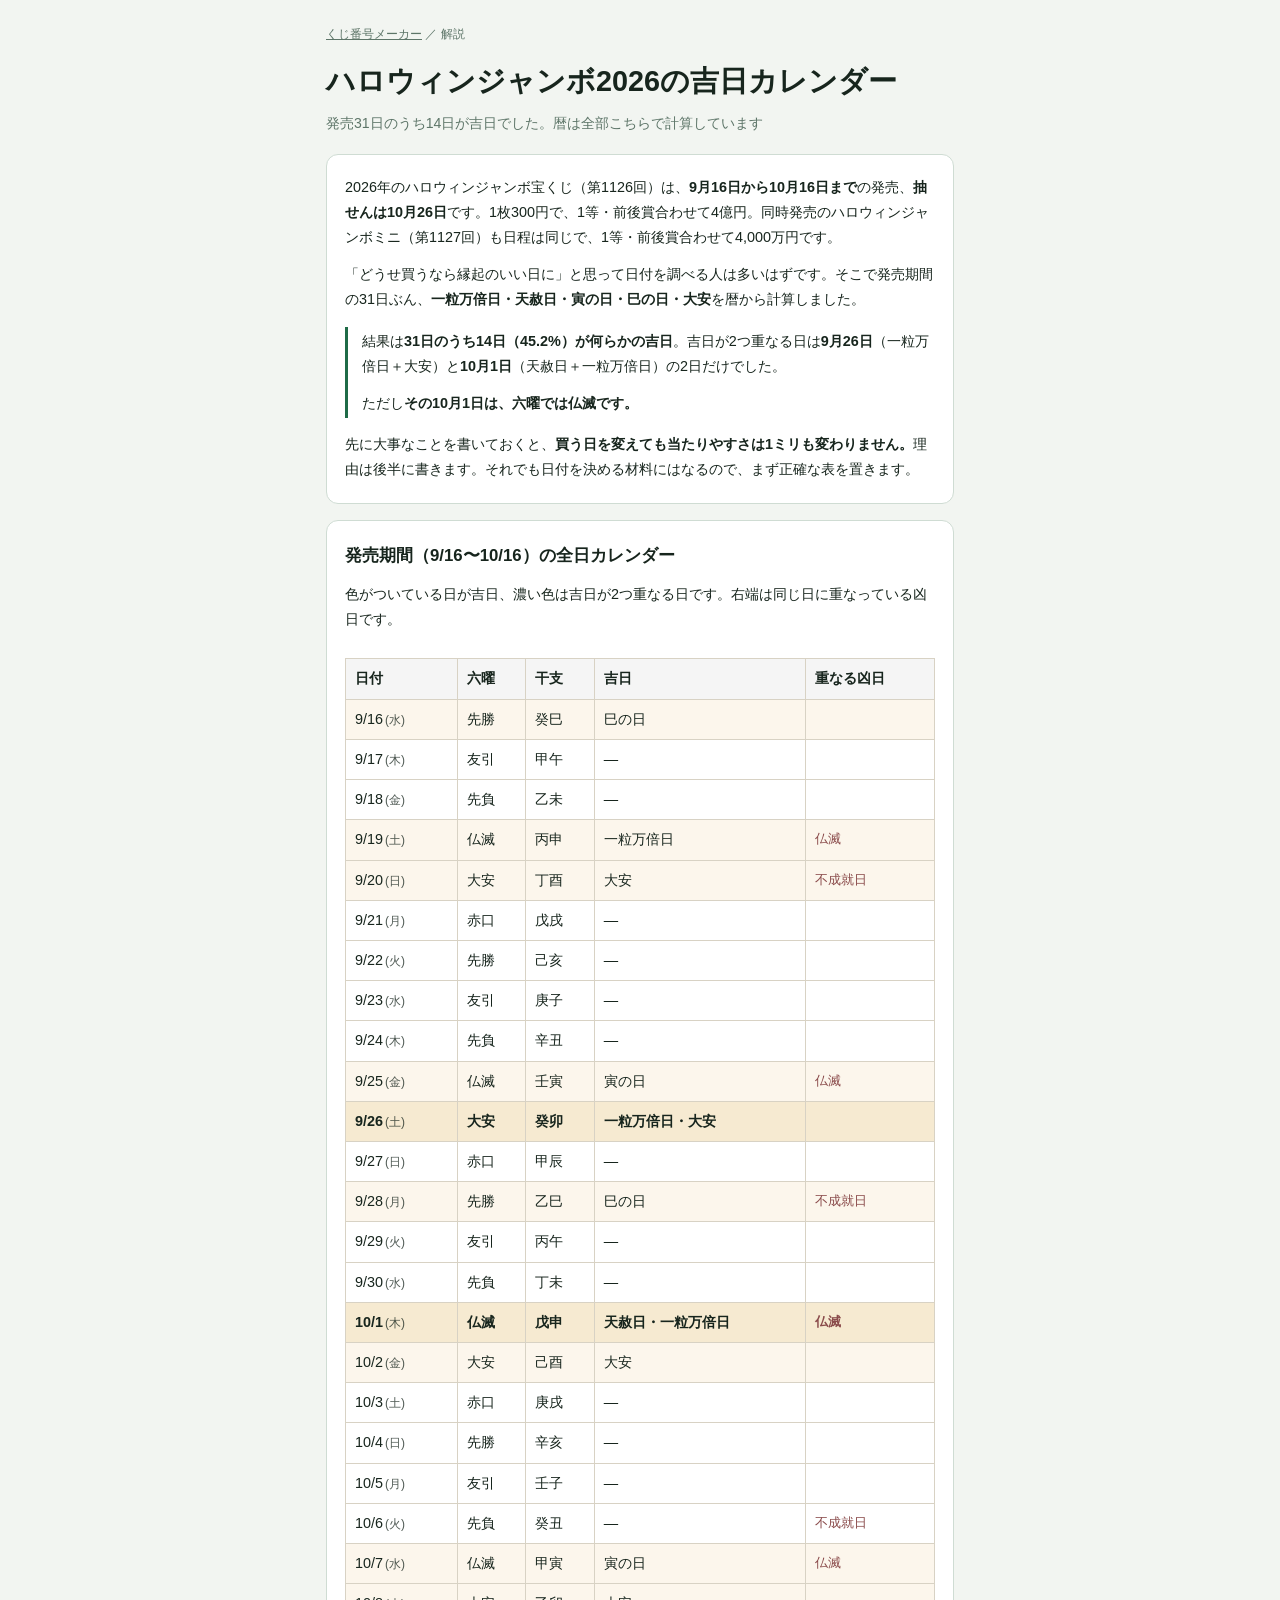
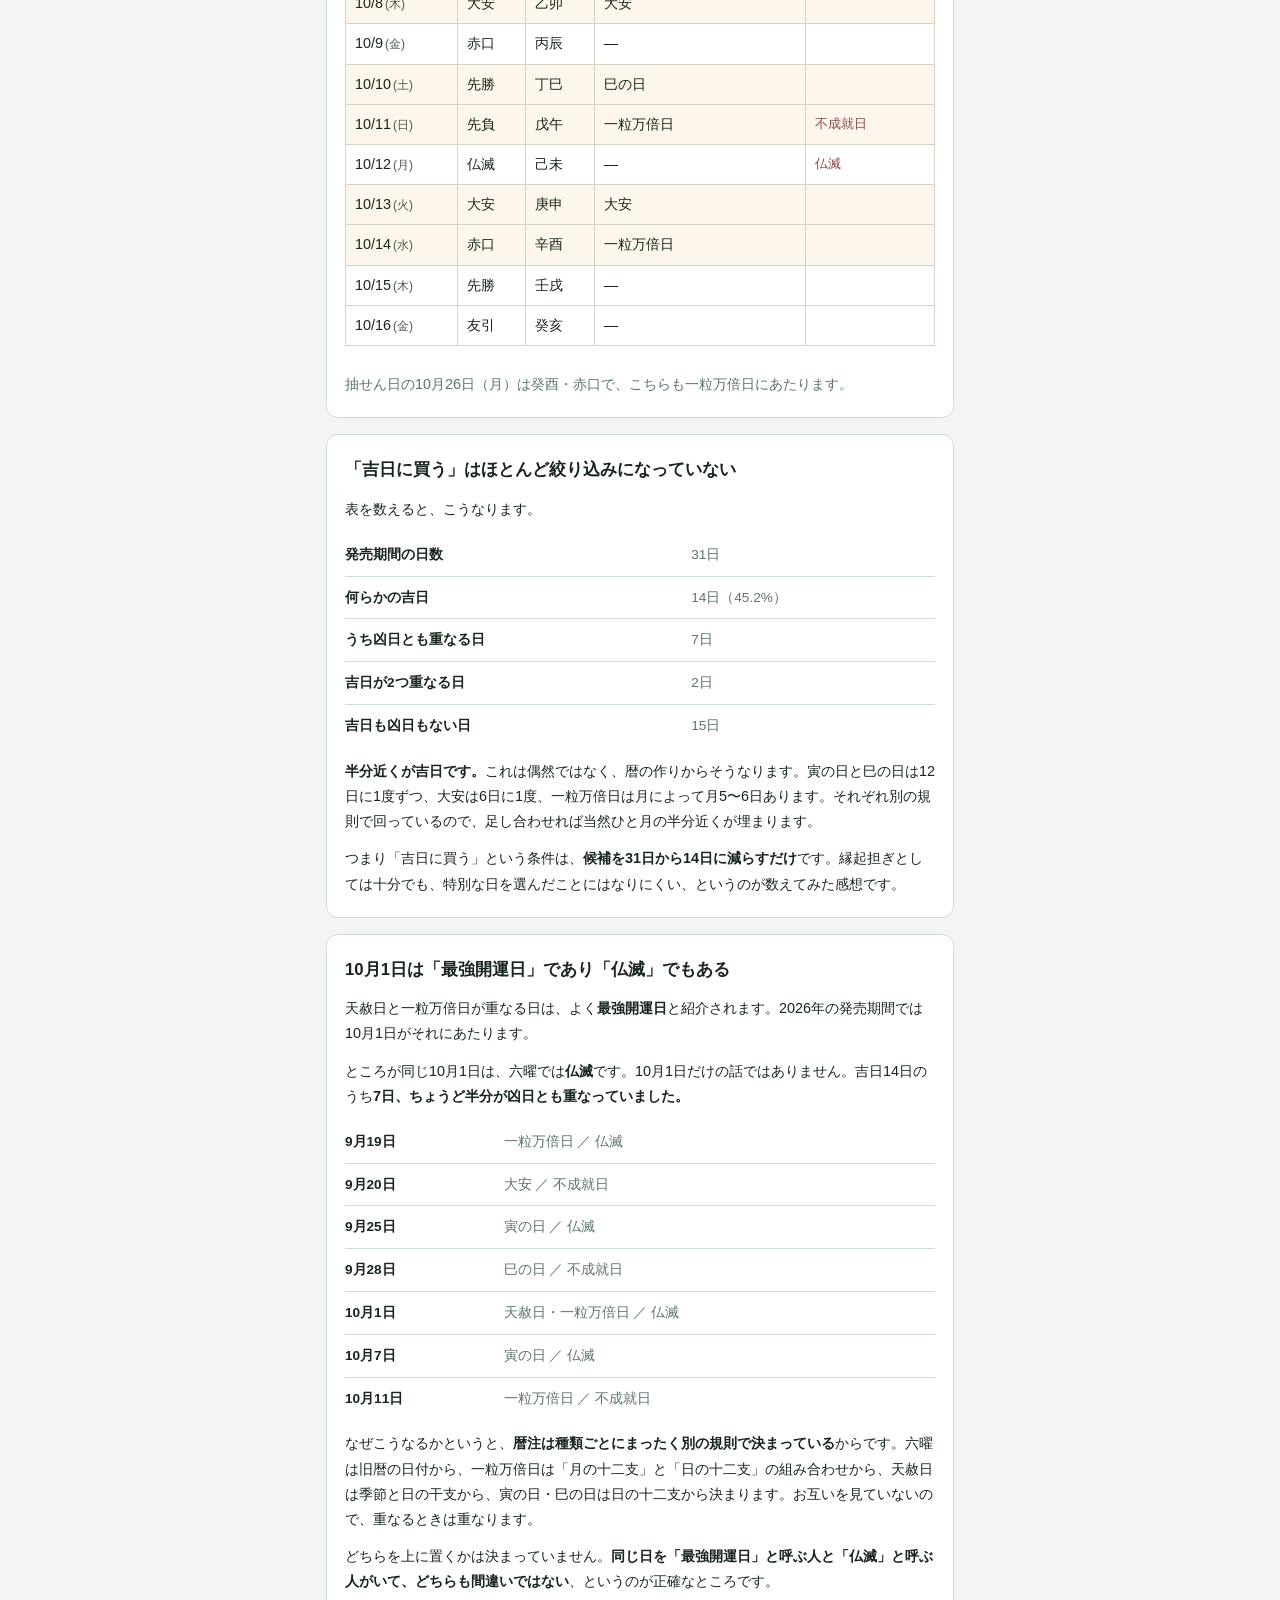
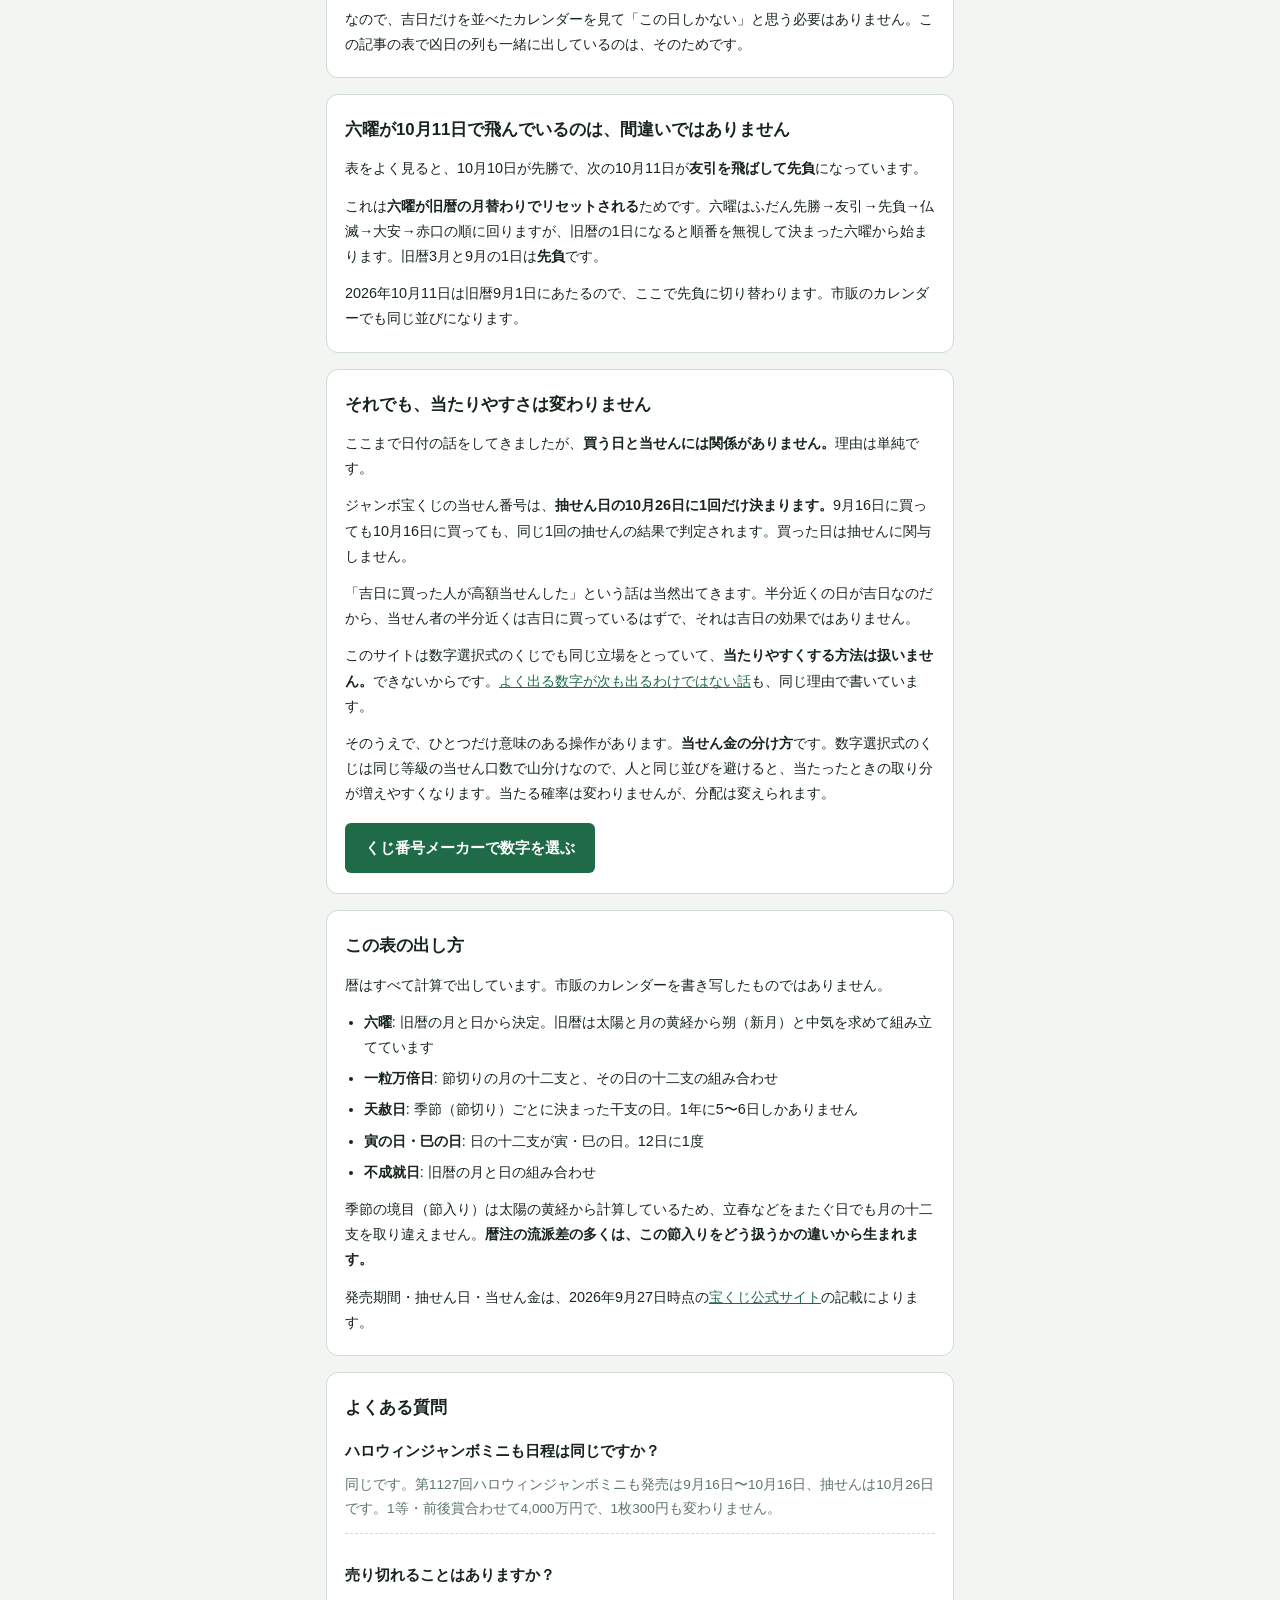
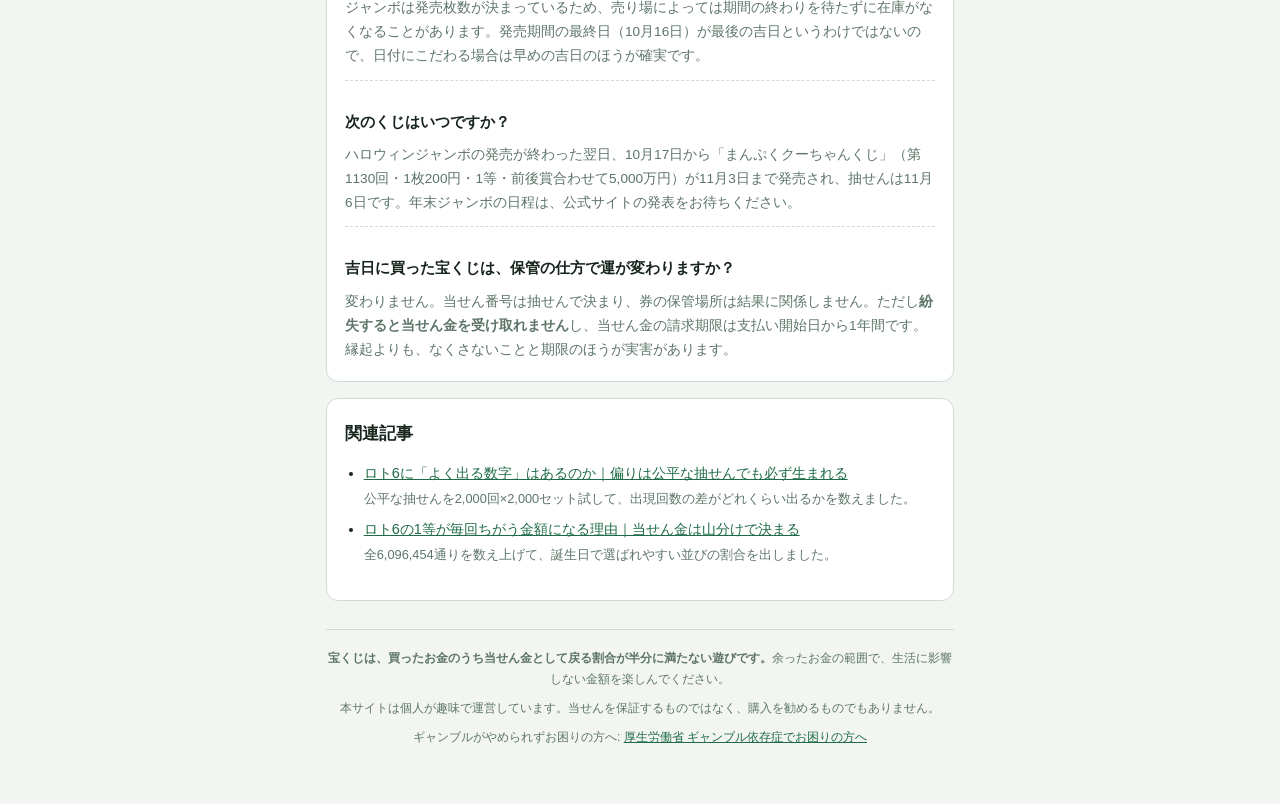
==== guide/halloween-jumbo-kichijitsu/index.html @ 93adf231 "記事「ハロウィンジャンボ2026の吉日カレンダー」を追加 発売9/16〜10/16の31日ぶんの六曜・一粒万倍日・天赦日・寅の日・巳の日・ 不成就日を birthday-fortune の暦ロジックで" ====
<!DOCTYPE html>
<html lang="ja">
<head>
<meta charset="UTF-8">
<meta name="viewport" content="width=device-width, initial-scale=1.0">
<title>ハロウィンジャンボ2026の吉日カレンダー｜発売31日のうち14日が吉日</title>
<meta name="description" content="ハロウィンジャンボ(第1126回)の発売は9月16日〜10月16日、抽せんは10月26日。この31日間の一粒万倍日・天赦日・寅の日・巳の日・大安を暦から計算したところ、吉日は14日ありました。2つ重なるのは9月26日と10月1日の2日だけで、その10月1日は六曜では仏滅です。">
<link rel="canonical" href="https://kuji-maker.github.io/guide/halloween-jumbo-kichijitsu/">
<meta property="og:type" content="article">
<meta property="og:title" content="ハロウィンジャンボ2026の吉日カレンダー｜発売31日のうち14日が吉日">
<meta property="og:description" content="発売9/16〜10/16の吉日を暦から計算。吉日は14日で、2つ重なるのは9/26と10/1だけ。その10/1は仏滅でもあります。">
<meta property="og:url" content="https://kuji-maker.github.io/guide/halloween-jumbo-kichijitsu/">
<link rel="stylesheet" href="../../css/style.css">
<script type="application/ld+json">{"@context":"https://schema.org","@type":"FAQPage","mainEntity":[{"@type":"Question","name":"ハロウィンジャンボ2026の発売期間と抽せん日はいつですか？","acceptedAnswer":{"@type":"Answer","text":"第1126回ハロウィンジャンボ宝くじの発売期間は2026年9月16日から10月16日まで、抽せん日は10月26日です。1枚300円で、1等・前後賞合わせて4億円。同時発売のハロウィンジャンボミニ(第1127回)も発売期間・抽せん日は同じで、1等・前後賞合わせて4,000万円です。"}},{"@type":"Question","name":"発売期間中の一粒万倍日はいつですか？","acceptedAnswer":{"@type":"Answer","text":"9月19日、9月26日、10月1日、10月11日、10月14日の5日です。このうち9月26日は大安と重なり、10月1日は天赦日と重なります。ただし9月19日と10月1日は仏滅、10月11日は不成就日でもあります。"}},{"@type":"Question","name":"「天赦日と一粒万倍日が重なる最強開運日」は発売期間中にありますか？","acceptedAnswer":{"@type":"Answer","text":"10月1日が天赦日と一粒万倍日の重なる日です。ただし同じ10月1日は六曜では仏滅にあたります。暦注は種類ごとに別々の規則で決まるため、同じ日が吉とも凶とも呼ばれることは珍しくありません。発売期間中の吉日14日のうち、7日は凶日とも重なっていました。"}},{"@type":"Question","name":"吉日に買うと当たりやすくなりますか？","acceptedAnswer":{"@type":"Answer","text":"なりません。ジャンボ宝くじの当せん番号は抽せん日の10月26日に1回だけ決まり、購入した日は抽せんに一切関与しません。買う日を選ぶことで当せん確率が変わるという根拠はありません。また発売31日間のうち14日(45.2%)が何らかの吉日なので、吉日を選ぶという条件はほとんど絞り込みにもなっていません。"}},{"@type":"Question","name":"六曜が10月10日の先勝から10月11日で先負に飛んでいるのはなぜですか？","acceptedAnswer":{"@type":"Answer","text":"六曜は旧暦の月が変わるところでリセットされるためです。10月11日は旧暦9月1日にあたり、旧暦3月と9月の1日は必ず先負から始まります。そのため先勝→友引→先負という順番が途中で飛びます。計算違いではありません。"}}]}</script>
<style>
.cal th, .cal td { padding: 7px 9px; border: 1px solid var(--line, #d8d2c4); text-align: left; font-size: 0.9rem; }
.cal { width: 100%; border-collapse: collapse; margin: 14px 0; }
.cal thead th { background: rgba(0,0,0,0.04); }
.cal td.num { white-space: nowrap; font-variant-numeric: tabular-nums; }
.cal td.num small { font-weight: normal; opacity: 0.75; margin-left: 2px; }
.cal td.bad { color: #8a4b4b; font-size: 0.82rem; }
.cal tr.hit td { background: rgba(214, 158, 46, 0.09); }
.cal tr.hit--multi td { background: rgba(214, 158, 46, 0.22); font-weight: 600; }
.table-scroll .cal { min-width: 520px; }
.lead-box { border-left: 3px solid var(--accent, #c8973f); padding: 2px 0 2px 14px; margin: 14px 0; }
@media (max-width: 480px) {
  /* 干支の列を隠して、日付・六曜・吉日・凶日の4列を画面内に収める */
  .cal th:nth-child(3), .cal td:nth-child(3) { display: none; }
  .table-scroll .cal { min-width: 0; }
  .cal th, .cal td { padding: 7px 5px; font-size: 0.84rem; }
  .cal td.bad { font-size: 0.76rem; }
  .cal th:nth-child(2), .cal td:nth-child(2) { white-space: nowrap; }
}
</style>
</head>
<body>
<div id="app" class="app">

  <nav class="crumb"><a href="../../">くじ番号メーカー</a> ／ 解説</nav>

  <article>
    <header class="art-header">
      <h1 class="art-title">ハロウィンジャンボ2026の吉日カレンダー</h1>
      <p class="art-sub">発売31日のうち14日が吉日でした。暦は全部こちらで計算しています</p>
    </header>

    <div class="card card--article">
      <p>2026年のハロウィンジャンボ宝くじ（第1126回）は、<strong>9月16日から10月16日まで</strong>の発売、<strong>抽せんは10月26日</strong>です。1枚300円で、1等・前後賞合わせて4億円。同時発売のハロウィンジャンボミニ（第1127回）も日程は同じで、1等・前後賞合わせて4,000万円です。</p>
      <p>「どうせ買うなら縁起のいい日に」と思って日付を調べる人は多いはずです。そこで発売期間の31日ぶん、<strong>一粒万倍日・天赦日・寅の日・巳の日・大安</strong>を暦から計算しました。</p>
      <div class="lead-box">
        <p>結果は<strong>31日のうち14日（45.2%）が何らかの吉日</strong>。吉日が2つ重なる日は<strong>9月26日</strong>（一粒万倍日＋大安）と<strong>10月1日</strong>（天赦日＋一粒万倍日）の2日だけでした。</p>
        <p>ただし<strong>その10月1日は、六曜では仏滅です。</strong></p>
      </div>
      <p>先に大事なことを書いておくと、<strong>買う日を変えても当たりやすさは1ミリも変わりません。</strong>理由は後半に書きます。それでも日付を決める材料にはなるので、まず正確な表を置きます。</p>
    </div>

    <div class="card card--article">
      <h2>発売期間（9/16〜10/16）の全日カレンダー</h2>
      <p>色がついている日が吉日、濃い色は吉日が2つ重なる日です。右端は同じ日に重なっている凶日です。</p>
      <div class="table-scroll">
        <table class="cal">
          <thead><tr><th>日付</th><th>六曜</th><th>干支</th><th>吉日</th><th>重なる凶日</th></tr></thead>
          <tbody>
            <tr class="hit"><td class="num">9/16<small>(水)</small></td><td>先勝</td><td>癸巳</td><td>巳の日</td><td class="bad"></td></tr>
            <tr><td class="num">9/17<small>(木)</small></td><td>友引</td><td>甲午</td><td>―</td><td class="bad"></td></tr>
            <tr><td class="num">9/18<small>(金)</small></td><td>先負</td><td>乙未</td><td>―</td><td class="bad"></td></tr>
            <tr class="hit"><td class="num">9/19<small>(土)</small></td><td>仏滅</td><td>丙申</td><td>一粒万倍日</td><td class="bad">仏滅</td></tr>
            <tr class="hit"><td class="num">9/20<small>(日)</small></td><td>大安</td><td>丁酉</td><td>大安</td><td class="bad">不成就日</td></tr>
            <tr><td class="num">9/21<small>(月)</small></td><td>赤口</td><td>戊戌</td><td>―</td><td class="bad"></td></tr>
            <tr><td class="num">9/22<small>(火)</small></td><td>先勝</td><td>己亥</td><td>―</td><td class="bad"></td></tr>
            <tr><td class="num">9/23<small>(水)</small></td><td>友引</td><td>庚子</td><td>―</td><td class="bad"></td></tr>
            <tr><td class="num">9/24<small>(木)</small></td><td>先負</td><td>辛丑</td><td>―</td><td class="bad"></td></tr>
            <tr class="hit"><td class="num">9/25<small>(金)</small></td><td>仏滅</td><td>壬寅</td><td>寅の日</td><td class="bad">仏滅</td></tr>
            <tr class="hit hit--multi"><td class="num">9/26<small>(土)</small></td><td>大安</td><td>癸卯</td><td>一粒万倍日・大安</td><td class="bad"></td></tr>
            <tr><td class="num">9/27<small>(日)</small></td><td>赤口</td><td>甲辰</td><td>―</td><td class="bad"></td></tr>
            <tr class="hit"><td class="num">9/28<small>(月)</small></td><td>先勝</td><td>乙巳</td><td>巳の日</td><td class="bad">不成就日</td></tr>
            <tr><td class="num">9/29<small>(火)</small></td><td>友引</td><td>丙午</td><td>―</td><td class="bad"></td></tr>
            <tr><td class="num">9/30<small>(水)</small></td><td>先負</td><td>丁未</td><td>―</td><td class="bad"></td></tr>
            <tr class="hit hit--multi"><td class="num">10/1<small>(木)</small></td><td>仏滅</td><td>戊申</td><td>天赦日・一粒万倍日</td><td class="bad">仏滅</td></tr>
            <tr class="hit"><td class="num">10/2<small>(金)</small></td><td>大安</td><td>己酉</td><td>大安</td><td class="bad"></td></tr>
            <tr><td class="num">10/3<small>(土)</small></td><td>赤口</td><td>庚戌</td><td>―</td><td class="bad"></td></tr>
            <tr><td class="num">10/4<small>(日)</small></td><td>先勝</td><td>辛亥</td><td>―</td><td class="bad"></td></tr>
            <tr><td class="num">10/5<small>(月)</small></td><td>友引</td><td>壬子</td><td>―</td><td class="bad"></td></tr>
            <tr><td class="num">10/6<small>(火)</small></td><td>先負</td><td>癸丑</td><td>―</td><td class="bad">不成就日</td></tr>
            <tr class="hit"><td class="num">10/7<small>(水)</small></td><td>仏滅</td><td>甲寅</td><td>寅の日</td><td class="bad">仏滅</td></tr>
            <tr class="hit"><td class="num">10/8<small>(木)</small></td><td>大安</td><td>乙卯</td><td>大安</td><td class="bad"></td></tr>
            <tr><td class="num">10/9<small>(金)</small></td><td>赤口</td><td>丙辰</td><td>―</td><td class="bad"></td></tr>
            <tr class="hit"><td class="num">10/10<small>(土)</small></td><td>先勝</td><td>丁巳</td><td>巳の日</td><td class="bad"></td></tr>
            <tr class="hit"><td class="num">10/11<small>(日)</small></td><td>先負</td><td>戊午</td><td>一粒万倍日</td><td class="bad">不成就日</td></tr>
            <tr><td class="num">10/12<small>(月)</small></td><td>仏滅</td><td>己未</td><td>―</td><td class="bad">仏滅</td></tr>
            <tr class="hit"><td class="num">10/13<small>(火)</small></td><td>大安</td><td>庚申</td><td>大安</td><td class="bad"></td></tr>
            <tr class="hit"><td class="num">10/14<small>(水)</small></td><td>赤口</td><td>辛酉</td><td>一粒万倍日</td><td class="bad"></td></tr>
            <tr><td class="num">10/15<small>(木)</small></td><td>先勝</td><td>壬戌</td><td>―</td><td class="bad"></td></tr>
            <tr><td class="num">10/16<small>(金)</small></td><td>友引</td><td>癸亥</td><td>―</td><td class="bad"></td></tr>
          </tbody>
        </table>
      </div>
      <p class="muted">抽せん日の10月26日（月）は癸酉・赤口で、こちらも一粒万倍日にあたります。</p>
    </div>

    <div class="card card--article">
      <h2>「吉日に買う」はほとんど絞り込みになっていない</h2>
      <p>表を数えると、こうなります。</p>
      <div class="table-scroll">
        <table class="spec">
          <tbody>
            <tr><th>発売期間の日数</th><td class="num">31日</td></tr>
            <tr><th>何らかの吉日</th><td class="num">14日（45.2%）</td></tr>
            <tr><th>うち凶日とも重なる日</th><td class="num">7日</td></tr>
            <tr><th>吉日が2つ重なる日</th><td class="num">2日</td></tr>
            <tr><th>吉日も凶日もない日</th><td class="num">15日</td></tr>
          </tbody>
        </table>
      </div>
      <p><strong>半分近くが吉日です。</strong>これは偶然ではなく、暦の作りからそうなります。寅の日と巳の日は12日に1度ずつ、大安は6日に1度、一粒万倍日は月によって月5〜6日あります。それぞれ別の規則で回っているので、足し合わせれば当然ひと月の半分近くが埋まります。</p>
      <p>つまり「吉日に買う」という条件は、<strong>候補を31日から14日に減らすだけ</strong>です。縁起担ぎとしては十分でも、特別な日を選んだことにはなりにくい、というのが数えてみた感想です。</p>
    </div>

    <div class="card card--article">
      <h2>10月1日は「最強開運日」であり「仏滅」でもある</h2>
      <p>天赦日と一粒万倍日が重なる日は、よく<strong>最強開運日</strong>と紹介されます。2026年の発売期間では10月1日がそれにあたります。</p>
      <p>ところが同じ10月1日は、六曜では<strong>仏滅</strong>です。10月1日だけの話ではありません。吉日14日のうち<strong>7日、ちょうど半分が凶日とも重なっていました。</strong></p>
      <div class="table-scroll">
        <table class="spec">
          <tbody>
            <tr><th>9月19日</th><td>一粒万倍日 ／ 仏滅</td></tr>
            <tr><th>9月20日</th><td>大安 ／ 不成就日</td></tr>
            <tr><th>9月25日</th><td>寅の日 ／ 仏滅</td></tr>
            <tr><th>9月28日</th><td>巳の日 ／ 不成就日</td></tr>
            <tr><th>10月1日</th><td>天赦日・一粒万倍日 ／ 仏滅</td></tr>
            <tr><th>10月7日</th><td>寅の日 ／ 仏滅</td></tr>
            <tr><th>10月11日</th><td>一粒万倍日 ／ 不成就日</td></tr>
          </tbody>
        </table>
      </div>
      <p>なぜこうなるかというと、<strong>暦注は種類ごとにまったく別の規則で決まっている</strong>からです。六曜は旧暦の日付から、一粒万倍日は「月の十二支」と「日の十二支」の組み合わせから、天赦日は季節と日の干支から、寅の日・巳の日は日の十二支から決まります。お互いを見ていないので、重なるときは重なります。</p>
      <p>どちらを上に置くかは決まっていません。<strong>同じ日を「最強開運日」と呼ぶ人と「仏滅」と呼ぶ人がいて、どちらも間違いではない</strong>、というのが正確なところです。</p>
      <p>なので、吉日だけを並べたカレンダーを見て「この日しかない」と思う必要はありません。この記事の表で凶日の列も一緒に出しているのは、そのためです。</p>
    </div>

    <div class="card card--article">
      <h2>六曜が10月11日で飛んでいるのは、間違いではありません</h2>
      <p>表をよく見ると、10月10日が先勝で、次の10月11日が<strong>友引を飛ばして先負</strong>になっています。</p>
      <p>これは<strong>六曜が旧暦の月替わりでリセットされる</strong>ためです。六曜はふだん先勝→友引→先負→仏滅→大安→赤口の順に回りますが、旧暦の1日になると順番を無視して決まった六曜から始まります。旧暦3月と9月の1日は<strong>先負</strong>です。</p>
      <p>2026年10月11日は旧暦9月1日にあたるので、ここで先負に切り替わります。市販のカレンダーでも同じ並びになります。</p>
    </div>

    <div class="card card--article">
      <h2>それでも、当たりやすさは変わりません</h2>
      <p>ここまで日付の話をしてきましたが、<strong>買う日と当せんには関係がありません。</strong>理由は単純です。</p>
      <p>ジャンボ宝くじの当せん番号は、<strong>抽せん日の10月26日に1回だけ決まります。</strong>9月16日に買っても10月16日に買っても、同じ1回の抽せんの結果で判定されます。買った日は抽せんに関与しません。</p>
      <p>「吉日に買った人が高額当せんした」という話は当然出てきます。半分近くの日が吉日なのだから、当せん者の半分近くは吉日に買っているはずで、それは吉日の効果ではありません。</p>
      <p>このサイトは数字選択式のくじでも同じ立場をとっていて、<strong>当たりやすくする方法は扱いません。</strong>できないからです。<a href="../yoku-deru-suji/">よく出る数字が次も出るわけではない話</a>も、同じ理由で書いています。</p>
      <p>そのうえで、ひとつだけ意味のある操作があります。<strong>当せん金の分け方</strong>です。数字選択式のくじは同じ等級の当せん口数で山分けなので、人と同じ並びを避けると、当たったときの取り分が増えやすくなります。当たる確率は変わりませんが、分配は変えられます。</p>
      <p><a class="btn btn--primary" href="../../">くじ番号メーカーで数字を選ぶ</a></p>
    </div>

    <div class="card card--article">
      <h2>この表の出し方</h2>
      <p>暦はすべて計算で出しています。市販のカレンダーを書き写したものではありません。</p>
      <ul>
        <li><strong>六曜</strong>: 旧暦の月と日から決定。旧暦は太陽と月の黄経から朔（新月）と中気を求めて組み立てています</li>
        <li><strong>一粒万倍日</strong>: 節切りの月の十二支と、その日の十二支の組み合わせ</li>
        <li><strong>天赦日</strong>: 季節（節切り）ごとに決まった干支の日。1年に5〜6日しかありません</li>
        <li><strong>寅の日・巳の日</strong>: 日の十二支が寅・巳の日。12日に1度</li>
        <li><strong>不成就日</strong>: 旧暦の月と日の組み合わせ</li>
      </ul>
      <p>季節の境目（節入り）は太陽の黄経から計算しているため、立春などをまたぐ日でも月の十二支を取り違えません。<strong>暦注の流派差の多くは、この節入りをどう扱うかの違いから生まれます。</strong></p>
      <p>発売期間・抽せん日・当せん金は、2026年9月27日時点の<a href="https://www.takarakuji-official.jp/" target="_blank" rel="noopener">宝くじ公式サイト</a>の記載によります。</p>
    </div>

    <div class="card card--article">
      <h2>よくある質問</h2>
      <div class="faq-item">
        <h3>ハロウィンジャンボミニも日程は同じですか？</h3>
        <p>同じです。第1127回ハロウィンジャンボミニも発売は9月16日〜10月16日、抽せんは10月26日です。1等・前後賞合わせて4,000万円で、1枚300円も変わりません。</p>
      </div>
      <div class="faq-item">
        <h3>売り切れることはありますか？</h3>
        <p>ジャンボは発売枚数が決まっているため、売り場によっては期間の終わりを待たずに在庫がなくなることがあります。発売期間の最終日（10月16日）が最後の吉日というわけではないので、日付にこだわる場合は早めの吉日のほうが確実です。</p>
      </div>
      <div class="faq-item">
        <h3>次のくじはいつですか？</h3>
        <p>ハロウィンジャンボの発売が終わった翌日、10月17日から「まんぷくクーちゃんくじ」（第1130回・1枚200円・1等・前後賞合わせて5,000万円）が11月3日まで発売され、抽せんは11月6日です。年末ジャンボの日程は、公式サイトの発表をお待ちください。</p>
      </div>
      <div class="faq-item">
        <h3>吉日に買った宝くじは、保管の仕方で運が変わりますか？</h3>
        <p>変わりません。当せん番号は抽せんで決まり、券の保管場所は結果に関係しません。ただし<strong>紛失すると当せん金を受け取れません</strong>し、当せん金の請求期限は支払い開始日から1年間です。縁起よりも、なくさないことと期限のほうが実害があります。</p>
      </div>
    </div>

    <div class="card card--article">
      <h2>関連記事</h2>
      <ul>
        <li><a href="../yoku-deru-suji/">ロト6に「よく出る数字」はあるのか｜偏りは公平な抽せんでも必ず生まれる</a><br>
          <span class="muted">公平な抽せんを2,000回×2,000セット試して、出現回数の差がどれくらい出るかを数えました。</span></li>
        <li><a href="../loto-tosenkin-yamawake/">ロト6の1等が毎回ちがう金額になる理由｜当せん金は山分けで決まる</a><br>
          <span class="muted">全6,096,454通りを数え上げて、誕生日で選ばれやすい並びの割合を出しました。</span></li>
      </ul>
    </div>

  </article>

  <footer class="app-footer">
    <p><strong>宝くじは、買ったお金のうち当せん金として戻る割合が半分に満たない遊びです。</strong>余ったお金の範囲で、生活に影響しない金額を楽しんでください。</p>
    <p>本サイトは個人が趣味で運営しています。当せんを保証するものではなく、購入を勧めるものでもありません。</p>
    <p>ギャンブルがやめられずお困りの方へ: <a href="https://www.mhlw.go.jp/stf/seisakunitsuite/bunya/0000070789.html" target="_blank" rel="noopener">厚生労働省 ギャンブル依存症でお困りの方へ</a></p>
  </footer>

</div>
</body>
</html>
---- css/style.css ----
/*
 * くじ番号メーカー。
 * HAKONIWA LAB の各アプリとは別サイトなので、配色もはっきり変えている
 * (深い緑＋金)。骨格の考え方だけ揃えてある。
 */

:root {
  --bg: #10241c;
  --surface: #173327;
  --surface-2: #1e4232;
  --border: #2d5a45;
  --text: #eaf3ee;
  --muted: #9dbcac;
  --primary: #d9a441;
  --primary-hover: #e8b658;
  --on-primary: #14251c;
  --accent: #6fd39b;
  --warn-bg: #3a2a18;
  --warn-text: #e6b877;
  --radius: 12px;
  --radius-sm: 6px;
  --max: 660px;
}

/* 明るい環境では明るい配色にする */
@media (prefers-color-scheme: light) {
  :root {
    --bg: #f2f5f1;
    --surface: #ffffff;
    --surface-2: #eaf0ea;
    --border: #cfdcd3;
    --text: #17251d;
    --muted: #5d7568;
    --primary: #1f6b47;
    --primary-hover: #17563a;
    --on-primary: #ffffff;
    --accent: #1f6b47;
    --warn-bg: #fdf2e0;
    --warn-text: #8a5a1a;
  }
}

* { box-sizing: border-box; }
[hidden] { display: none !important; }

html, body {
  margin: 0;
  padding: 0;
  background: var(--bg);
  color: var(--text);
  font-family: -apple-system, BlinkMacSystemFont, "Hiragino Sans", "Hiragino Kaku Gothic ProN", "Noto Sans JP", Meiryo, sans-serif;
  line-height: 1.75;
  -webkit-text-size-adjust: 100%;
}
a { color: var(--primary); }

.app { max-width: var(--max); margin: 0 auto; padding: 24px 16px 48px; }

/* ---- ヘッダー ---- */
.app-header { text-align: center; margin-bottom: 20px; }
.app-header__eyebrow {
  display: inline-block;
  font-size: 0.72rem;
  font-weight: 700;
  letter-spacing: .08em;
  color: var(--primary);
  border: 1px solid var(--primary);
  border-radius: 999px;
  padding: 2px 12px;
  margin: 0 0 10px;
}
.app-header__title { font-size: 1.8rem; font-weight: 800; margin: 0 0 10px; letter-spacing: .02em; }
.app-header__lead { font-size: 0.9rem; color: var(--muted); margin: 0; }
.sp-only { display: inline; }

/* ---- カード ---- */
.card {
  background: var(--surface);
  border: 1px solid var(--border);
  border-radius: var(--radius);
  padding: 20px 18px;
  margin-bottom: 16px;
}
.card__title { font-size: 1rem; margin: 0; }

/* ---- フォーム ---- */
.field { margin-bottom: 18px; }
.field > label, .field__label {
  display: block;
  font-size: 0.8rem;
  font-weight: 700;
  color: var(--muted);
  margin-bottom: 6px;
}
.field__help { font-size: 0.78rem; color: var(--muted); margin: 6px 0 0; }
.select {
  width: 100%;
  padding: 12px 14px;
  border: 1.5px solid var(--border);
  border-radius: var(--radius-sm);
  background: var(--surface-2);
  color: var(--text);
  font: inherit;
  font-size: 1rem;
}
.date-row { display: grid; grid-template-columns: 1.4fr 1fr 1fr; gap: 8px; }

/* 選び方 */
.modes { display: grid; gap: 8px; }
.mode { display: block; cursor: pointer; }
.mode input { position: absolute; opacity: 0; pointer-events: none; }
.mode__body {
  display: block;
  border: 1.5px solid var(--border);
  border-radius: var(--radius-sm);
  background: var(--surface-2);
  padding: 12px 14px;
  transition: border-color .15s ease, background-color .15s ease;
}
.mode__body b { display: block; font-size: 0.95rem; }
.mode__body small { display: block; font-size: 0.76rem; color: var(--muted); margin-top: 2px; }
.mode input:checked + .mode__body { border-color: var(--primary); background: color-mix(in srgb, var(--primary) 12%, var(--surface-2)); }
.mode input:focus-visible + .mode__body { outline: 2px solid var(--primary); outline-offset: 2px; }

/* ---- ボタン ---- */
.btn {
  appearance: none;
  border: 0;
  border-radius: var(--radius-sm);
  font: inherit;
  font-weight: 700;
  font-size: 0.95rem;
  padding: 12px 20px;
  cursor: pointer;
  background: var(--primary);
  color: var(--on-primary);
}
.btn:hover { background: var(--primary-hover); }
.btn--sub { background: transparent; color: var(--primary); border: 1.5px solid var(--primary); }
.btn--sub:hover { background: color-mix(in srgb, var(--primary) 14%, transparent); }
.btn--large { width: 100%; padding: 15px 20px; font-size: 1.05rem; }
.btns { display: flex; gap: 8px; margin-top: 16px; }
.btns .btn { flex: 1; }

.odds { font-size: 0.78rem; color: var(--muted); text-align: center; margin: 12px 0 0; }

/* ---- 結果 ---- */
.card--result { border-color: var(--primary); }
.result__head { display: flex; align-items: center; justify-content: space-between; gap: 8px; margin-bottom: 14px; }
.result__mode {
  font-size: 0.7rem;
  font-weight: 700;
  color: var(--primary);
  border: 1px solid var(--primary);
  border-radius: 999px;
  padding: 2px 10px;
  white-space: nowrap;
}

.set { border-top: 1px solid var(--border); padding: 14px 0 12px; }
.set:first-child { border-top: 0; padding-top: 0; }
.set__no { font-size: 0.72rem; color: var(--muted); font-weight: 700; }

/* 数字の玉 */
.balls { display: flex; flex-wrap: wrap; gap: 8px; margin: 6px 0 0; }
.ball {
  display: inline-flex;
  align-items: center;
  justify-content: center;
  min-width: 44px;
  height: 44px;
  padding: 0 6px;
  border-radius: 999px;
  background: var(--primary);
  color: var(--on-primary);
  font-size: 1.15rem;
  font-weight: 800;
  font-variant-numeric: tabular-nums;
}
/* 32以上は「空いている番号」なので色を変えて分かるようにする */
.ball--high { background: var(--accent); }

/* ナンバーズの桁 */
.digits { display: flex; gap: 6px; margin-top: 6px; }
.digit {
  width: 46px;
  height: 56px;
  display: flex;
  align-items: center;
  justify-content: center;
  border-radius: var(--radius-sm);
  background: var(--surface-2);
  border: 1.5px solid var(--border);
  font-size: 1.6rem;
  font-weight: 800;
  font-variant-numeric: tabular-nums;
}

/* ビンゴ5の3×3 */
.bingo { display: grid; grid-template-columns: repeat(3, 1fr); gap: 6px; margin-top: 6px; max-width: 240px; }
.bingo__cell {
  aspect-ratio: 1;
  display: flex;
  align-items: center;
  justify-content: center;
  border-radius: var(--radius-sm);
  background: var(--primary);
  color: var(--on-primary);
  font-size: 1.2rem;
  font-weight: 800;
  font-variant-numeric: tabular-nums;
}
.bingo__cell--free { background: var(--surface-2); color: var(--muted); font-size: 0.72rem; border: 1.5px dashed var(--border); }

/* totoの1/0/2 */
.marks { display: flex; flex-wrap: wrap; gap: 5px; margin-top: 6px; }
.mark {
  width: 36px;
  display: flex;
  flex-direction: column;
  align-items: center;
  border-radius: var(--radius-sm);
  background: var(--surface-2);
  border: 1.5px solid var(--border);
  padding: 3px 0 5px;
  overflow: hidden;
}
/* 試合番号は幅が狭いので数字だけ。「第10試合」は折り返して隣に重なる */
.mark__i { font-size: 0.6rem; line-height: 1.2; color: var(--muted); }
.mark__v { font-size: 1.05rem; font-weight: 800; line-height: 1.2; }

.set__meta { font-size: 0.76rem; color: var(--muted); margin: 10px 0 0; }
.set__notes { list-style: none; padding: 0; margin: 8px 0 0; font-size: 0.78rem; }
.set__notes li { padding-left: 1.4em; position: relative; color: var(--muted); }
.set__notes li::before { position: absolute; left: 0; }
.set__notes li.is-good::before { content: "○"; color: var(--accent); }
.set__notes li.is-bad::before { content: "×"; color: var(--warn-text); }

.disclaimer {
  font-size: 0.76rem;
  color: var(--warn-text);
  background: var(--warn-bg);
  border-radius: var(--radius-sm);
  padding: 10px 12px;
  margin: 14px 0 0;
}

/* ---- 解説 ---- */
.article { margin-top: 28px; }
.card--article h2 { font-size: 1.05rem; margin: 0 0 12px; }
.card--article p { font-size: 0.9rem; margin: 0 0 12px; }
.card--article p:last-child { margin-bottom: 0; }
.card--article ul { font-size: 0.9rem; margin: 0 0 12px; padding-left: 1.3em; }
.card--article li { margin-bottom: 6px; }
.muted { color: var(--muted); font-size: 0.8rem; }

/* 表は本文を横に動かさず、枠の中だけでスクロールさせる */
.table-scroll { overflow-x: auto; -webkit-overflow-scrolling: touch; margin-bottom: 12px; }
.spec { width: 100%; border-collapse: collapse; font-size: 0.85rem; min-width: 420px; }
.spec th, .spec td { text-align: left; padding: 9px 10px 9px 0; border-bottom: 1px solid var(--border); vertical-align: top; }
.spec tr:last-child th, .spec tr:last-child td { border-bottom: 0; }
.spec th { white-space: nowrap; font-weight: 700; }
.spec td { color: var(--muted); }
.spec .num { font-variant-numeric: tabular-nums; white-space: nowrap; }

.faq-item { border-bottom: 1px dashed var(--border); padding: 12px 0; }
.faq-item:first-of-type { padding-top: 0; }
.faq-item:last-child { border-bottom: none; padding-bottom: 0; }
.faq-item summary { cursor: pointer; font-weight: 700; font-size: 0.9rem; }
.faq-item summary::marker { color: var(--primary); }
.faq-item p { margin: 8px 0 0; font-size: 0.85rem; color: var(--muted); }
code { background: var(--surface-2); padding: 1px 5px; border-radius: 4px; font-size: 0.85em; }

/* ---- フッター ---- */
.app-footer {
  margin-top: 28px;
  padding-top: 18px;
  border-top: 1px solid var(--border);
  text-align: center;
  font-size: 0.75rem;
  color: var(--muted);
}
.app-footer p { margin: 0 0 8px; }

@media (min-width: 640px) {
  .app-header__title { font-size: 2.1rem; }
  .sp-only { display: none; }
}

/* --- 解説記事のページ --- */

.crumb { font-size: 0.78rem; color: var(--muted); margin-bottom: 14px; }
.crumb a { color: var(--muted); }

.art-header { margin-bottom: 18px; }
.art-title { font-size: 1.45rem; font-weight: 800; line-height: 1.5; margin: 0 0 8px; }
.art-sub { font-size: 0.88rem; color: var(--muted); margin: 0; }

/* 誤解されると困る内容を置くカード。枠と地の色で目立たせる */
.card--warn { border-color: var(--primary); background: color-mix(in srgb, var(--primary) 7%, var(--surface)); }

.card--article h3 { font-size: 0.95rem; margin: 16px 0 8px; }
/* 記事内のボタンは a タグなので、行として置く */
.card--article .btn { display: inline-block; text-decoration: none; margin-top: 4px; }
.card--article .spec th { color: var(--text); }

@media (min-width: 640px) {
  .art-title { font-size: 1.8rem; }
}

.code-block {
  background: var(--surface-2);
  border: 1px solid var(--border);
  border-radius: 8px;
  padding: 12px;
  margin: 10px 0 0;
  overflow-x: auto;
  font-size: 0.72rem;
  line-height: 1.65;
}
.code-block code { background: none; padding: 0; font-size: inherit; }
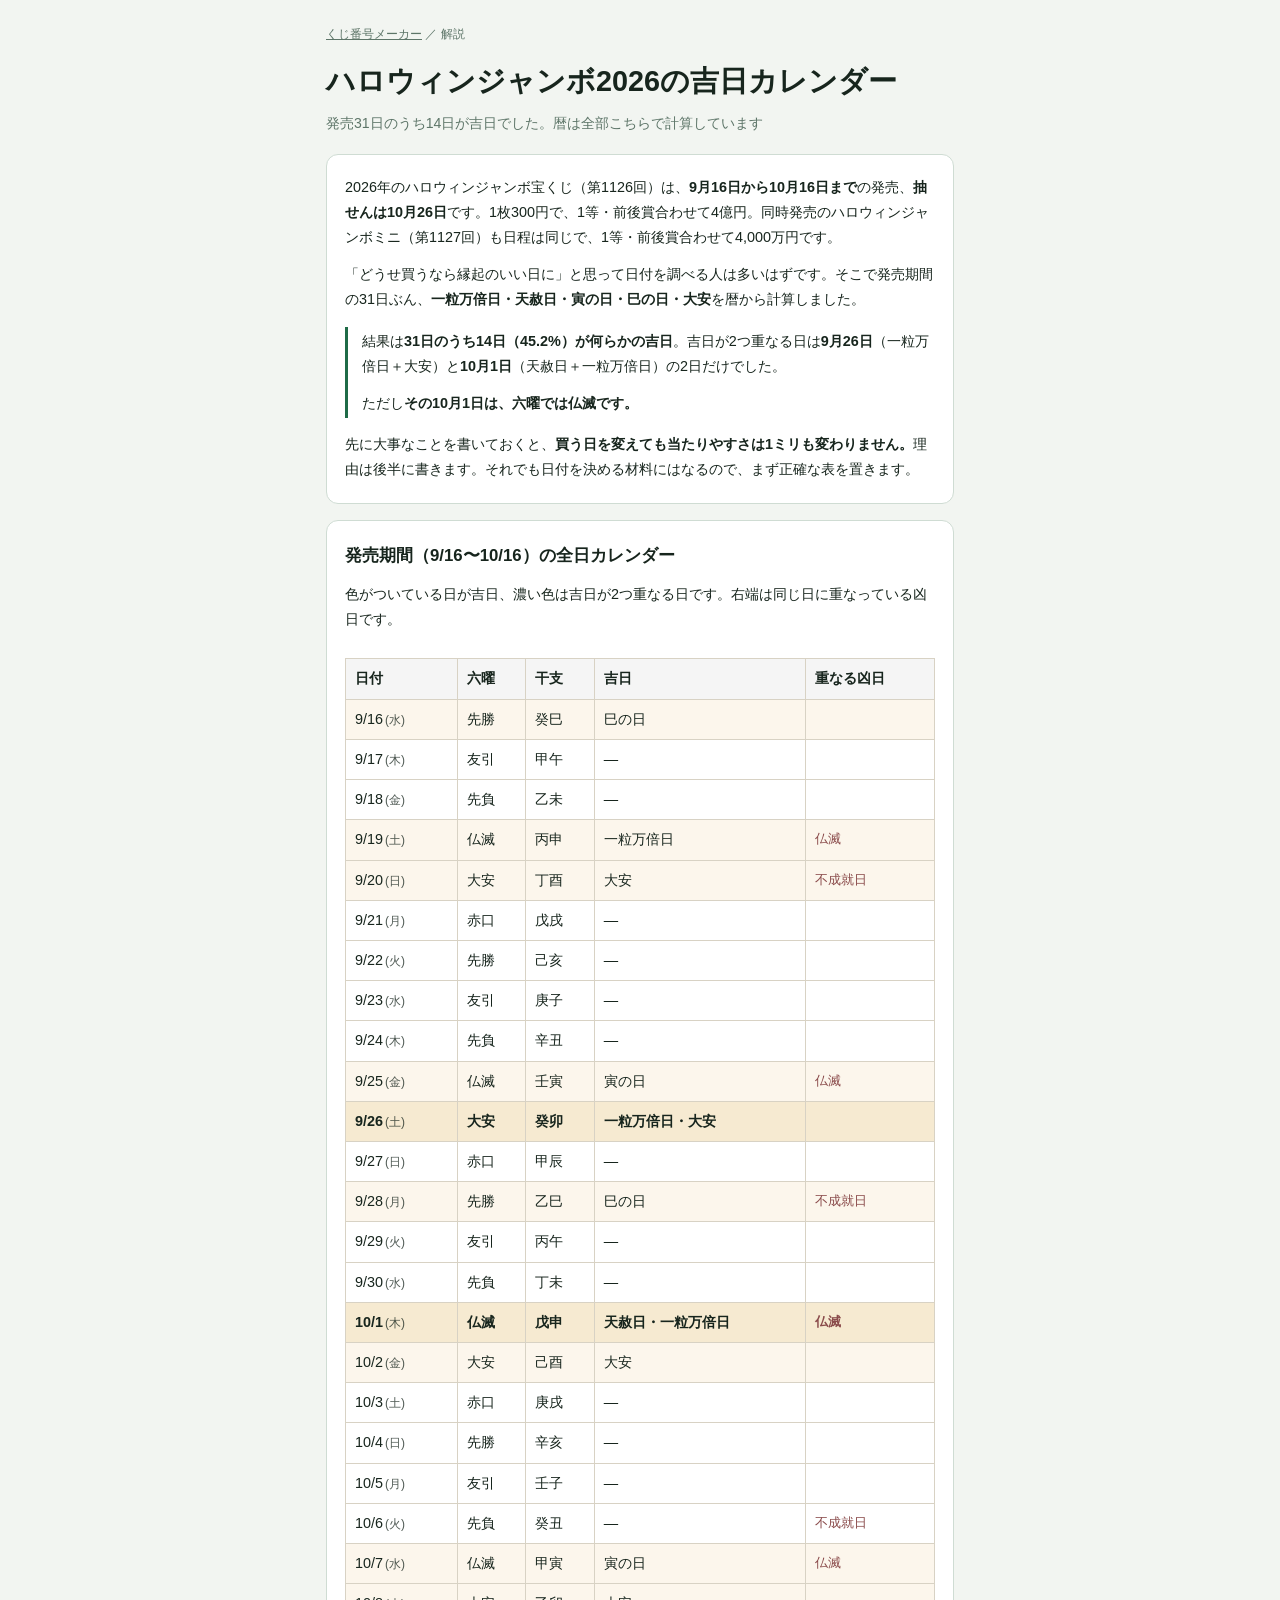
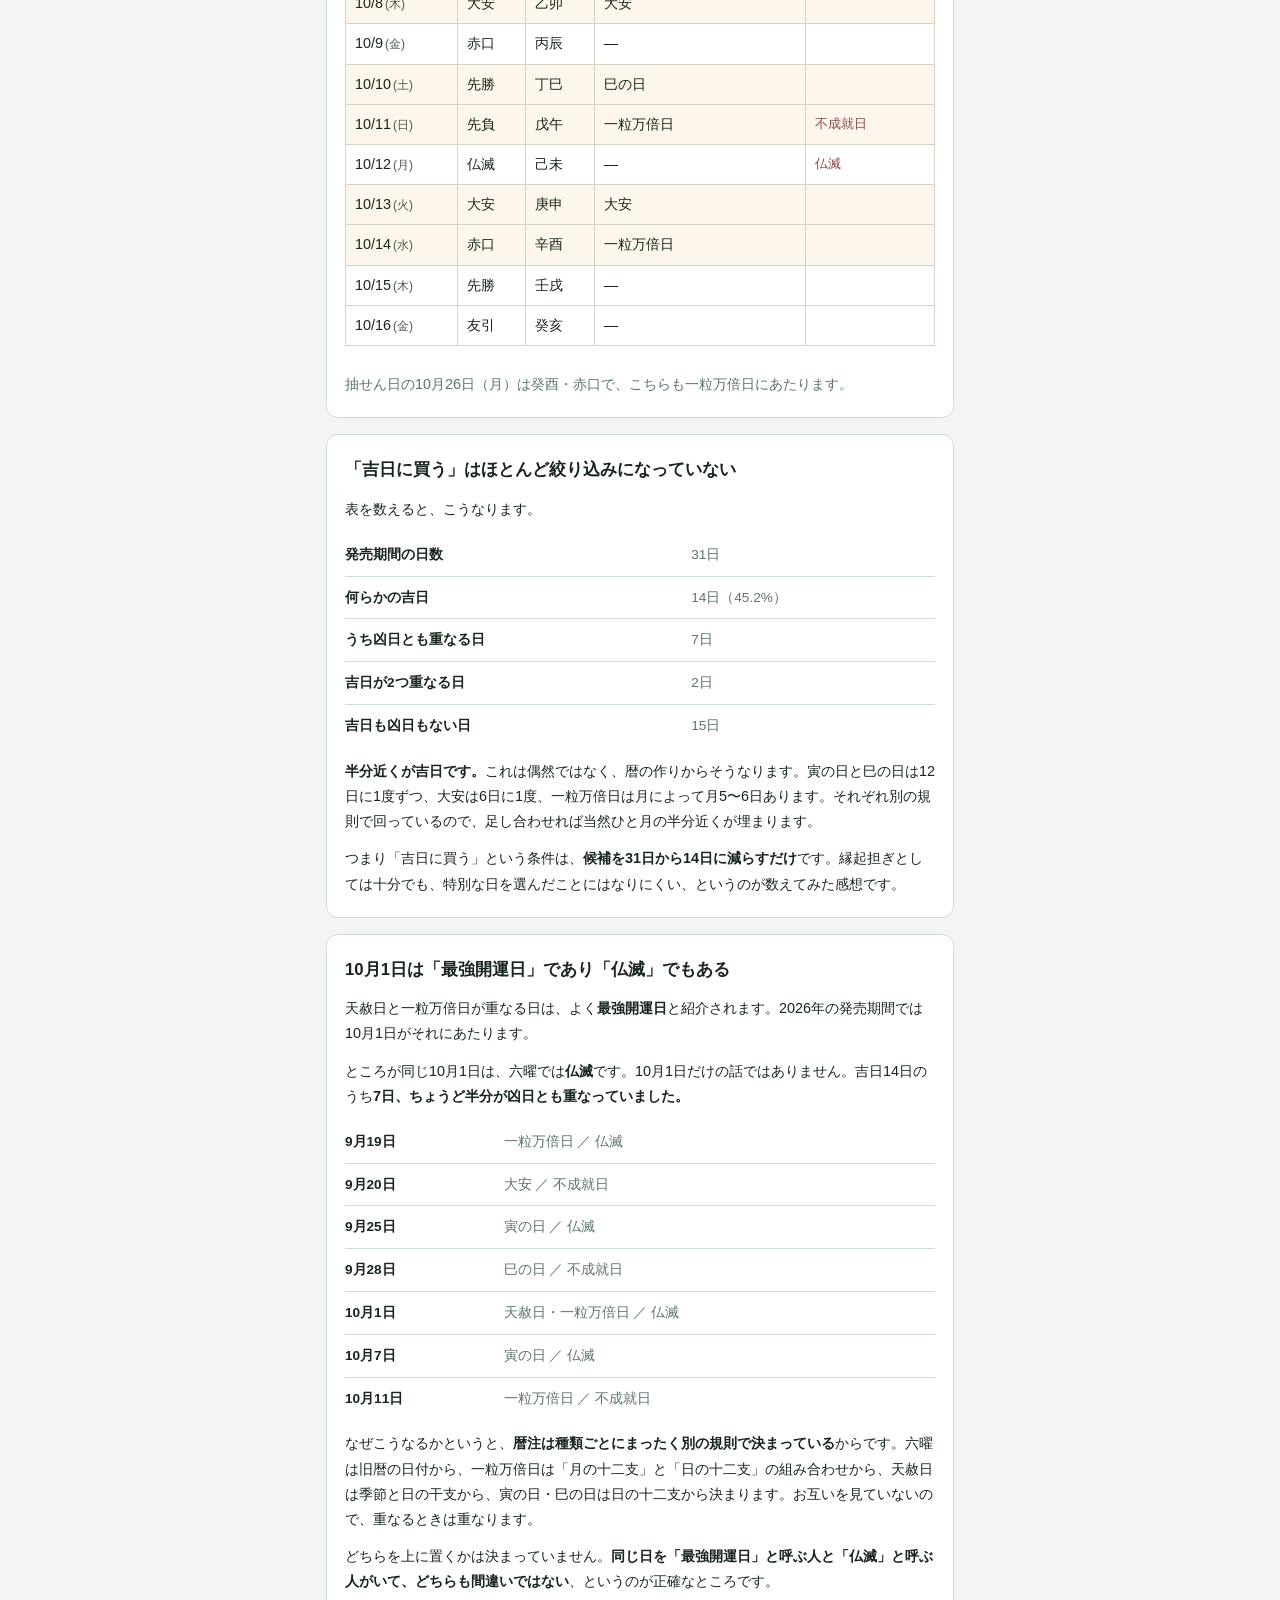
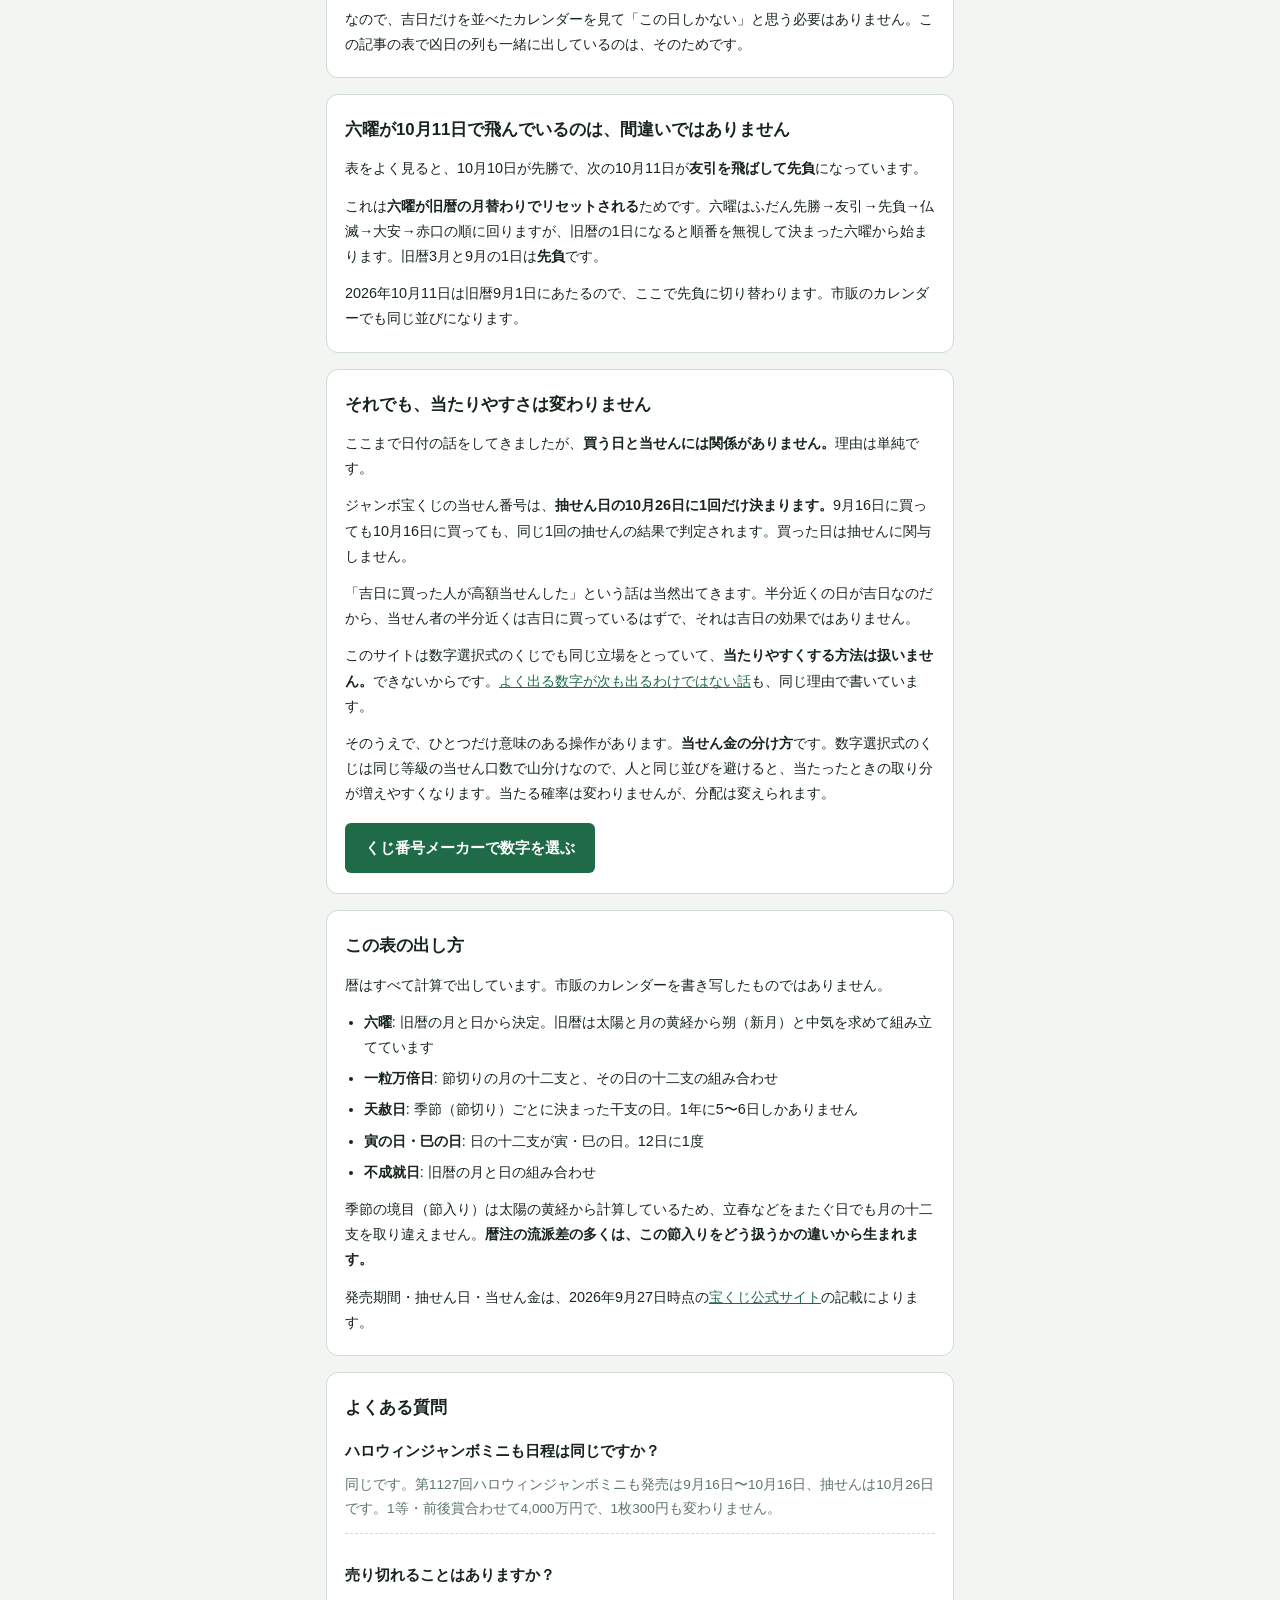
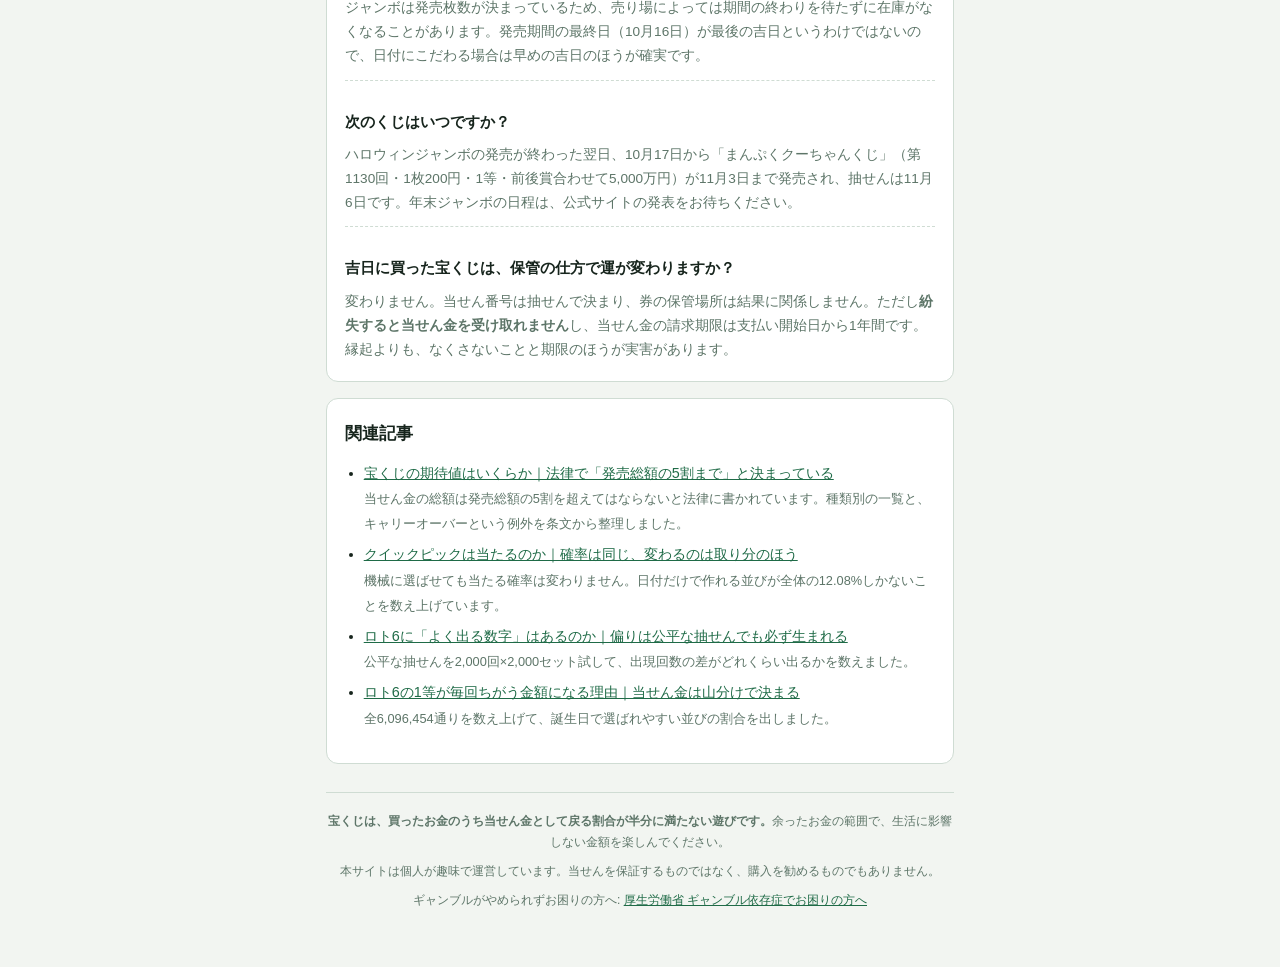
==== commit ed0133eb: "解説記事を2本追加(クイックピック・宝くじの期待値) guide/quick-pick/   クイックピックで確率は変わらないこと、変わるのは当たったときの   取り分のほうであることを数え上げで示す" ====
--- a/guide/halloween-jumbo-kichijitsu/index.html
+++ b/guide/halloween-jumbo-kichijitsu/index.html
@@ -3,6 +3,14 @@
 <head>
 <meta charset="UTF-8">
 <meta name="viewport" content="width=device-width, initial-scale=1.0">
+<!-- Google tag (gtag.js) -->
+<script async src="https://www.googletagmanager.com/gtag/js?id=G-4N0HM4KYXZ"></script>
+<script>
+  window.dataLayer = window.dataLayer || [];
+  function gtag(){dataLayer.push(arguments);}
+  gtag('js', new Date());
+  gtag('config', 'G-4N0HM4KYXZ');
+</script>
 <title>ハロウィンジャンボ2026の吉日カレンダー｜発売31日のうち14日が吉日</title>
 <meta name="description" content="ハロウィンジャンボ(第1126回)の発売は9月16日〜10月16日、抽せんは10月26日。この31日間の一粒万倍日・天赦日・寅の日・巳の日・大安を暦から計算したところ、吉日は14日ありました。2つ重なるのは9月26日と10月1日の2日だけで、その10月1日は六曜では仏滅です。">
 <link rel="canonical" href="https://kuji-maker.github.io/guide/halloween-jumbo-kichijitsu/">
@@ -192,6 +200,10 @@
     <div class="card card--article">
       <h2>関連記事</h2>
       <ul>
+        <li><a href="../kitaichi/">宝くじの期待値はいくらか｜法律で「発売総額の5割まで」と決まっている</a><br>
+          <span class="muted">当せん金の総額は発売総額の5割を超えてはならないと法律に書かれています。種類別の一覧と、キャリーオーバーという例外を条文から整理しました。</span></li>
+        <li><a href="../quick-pick/">クイックピックは当たるのか｜確率は同じ、変わるのは取り分のほう</a><br>
+          <span class="muted">機械に選ばせても当たる確率は変わりません。日付だけで作れる並びが全体の12.08%しかないことを数え上げています。</span></li>
         <li><a href="../yoku-deru-suji/">ロト6に「よく出る数字」はあるのか｜偏りは公平な抽せんでも必ず生まれる</a><br>
           <span class="muted">公平な抽せんを2,000回×2,000セット試して、出現回数の差がどれくらい出るかを数えました。</span></li>
         <li><a href="../loto-tosenkin-yamawake/">ロト6の1等が毎回ちがう金額になる理由｜当せん金は山分けで決まる</a><br>
--- a/css/style.css
+++ b/css/style.css
@@ -319,3 +319,17 @@
   line-height: 1.65;
 }
 .code-block code { background: none; padding: 0; font-size: inherit; }
+
+/* 条文の引用。地の文と混ざらないように左に線を引く */
+.card--article blockquote {
+  margin: 12px 0;
+  padding: 10px 14px;
+  border-left: 3px solid var(--primary);
+  background: var(--surface-2);
+  border-radius: 0 var(--radius-sm) var(--radius-sm) 0;
+}
+.card--article blockquote p {
+  margin: 0;
+  font-size: 0.86rem;
+  line-height: 1.8;
+}
